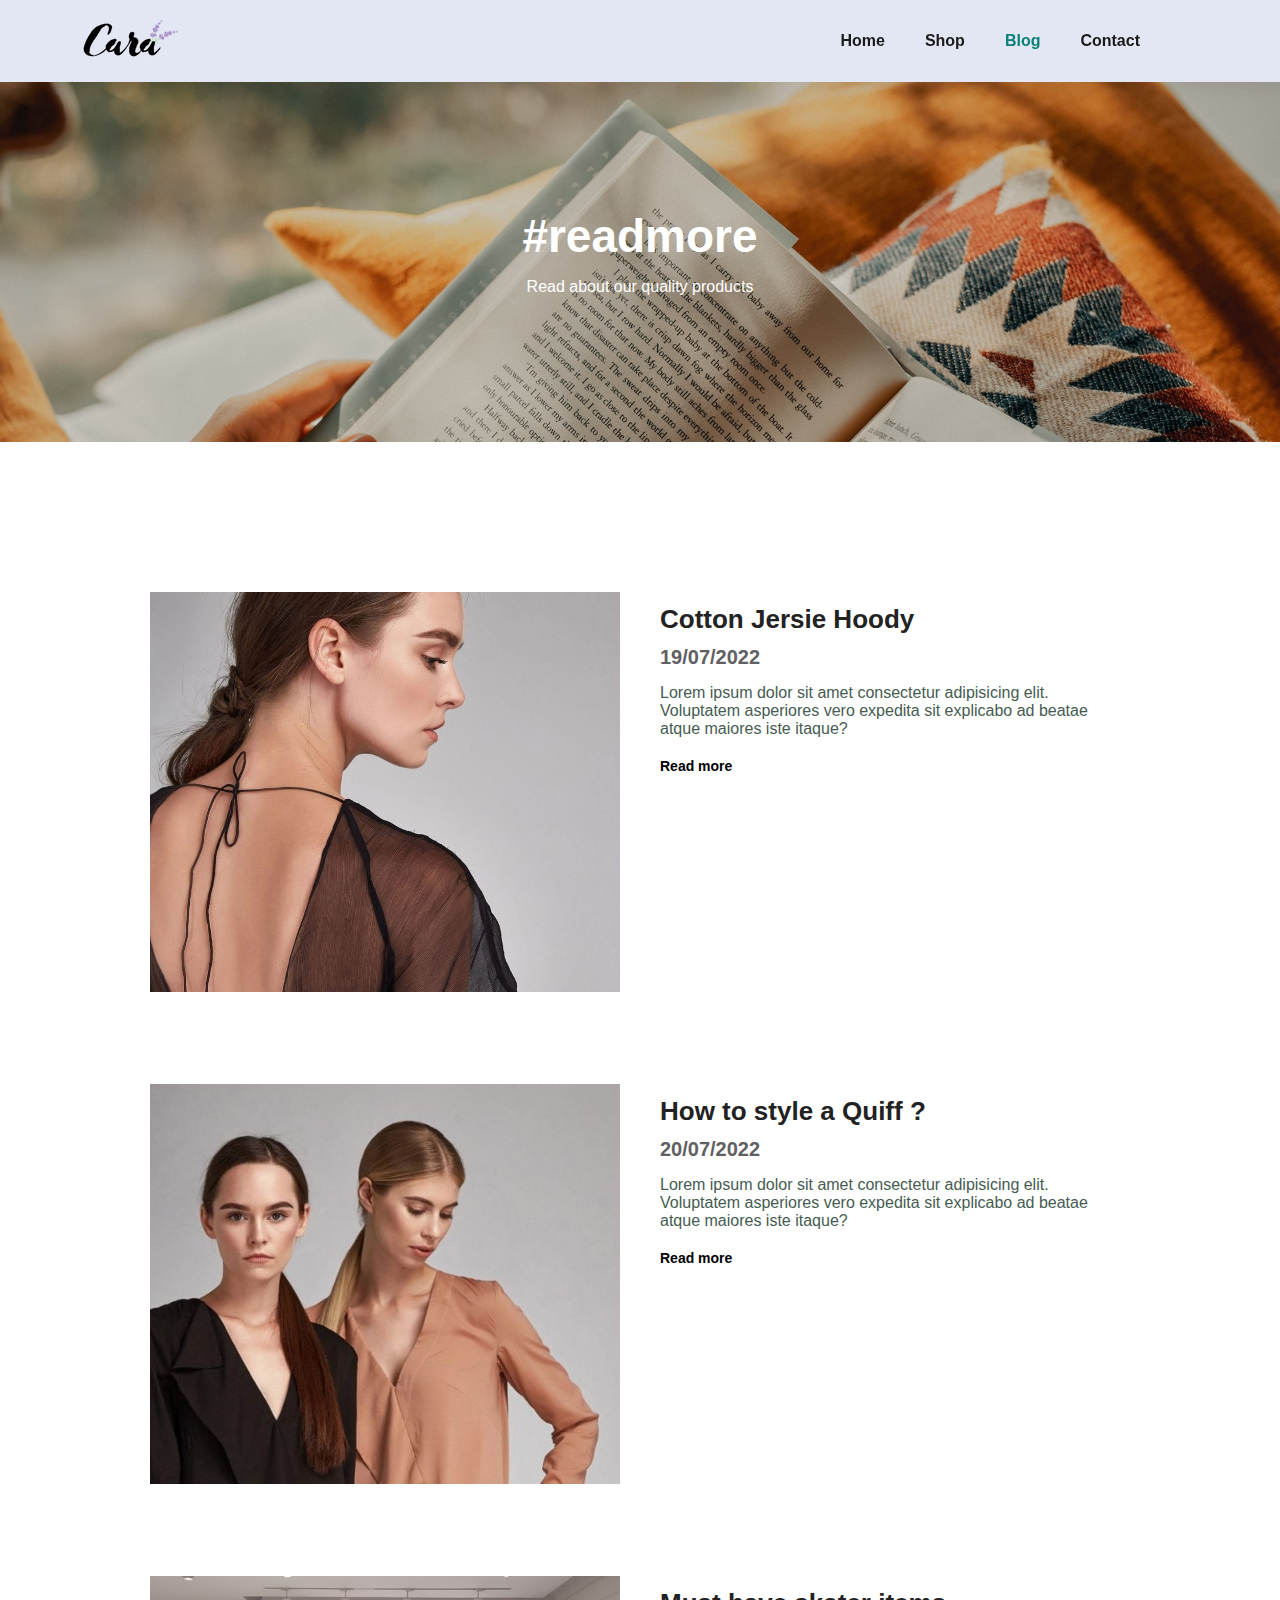
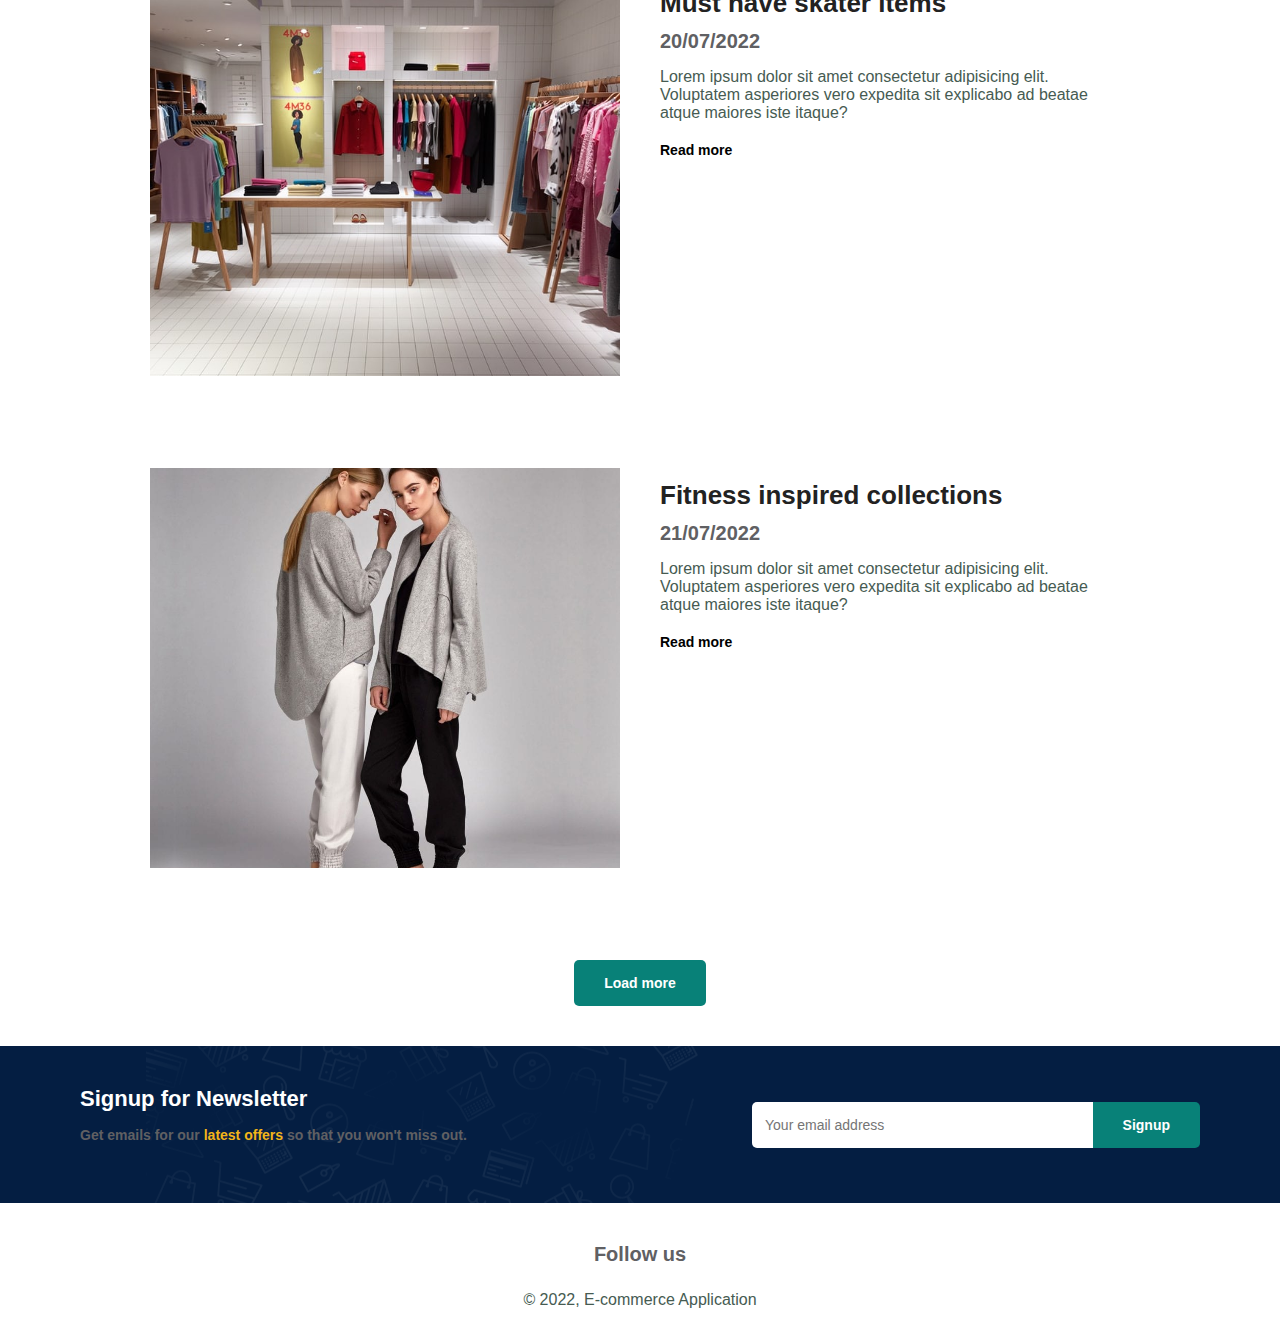
==== blog.html @ 10638c6a "Initial commit" ====
<!DOCTYPE html>
<html lang="en">
  <head>
    <meta charset="UTF-8" />
    <meta name="viewport" content="width=device-width, initial-scale=1.0" />
    <meta http-equiv="X-UA-Compatible" content="ie=edge" />
    <title>E-Commerce</title>
    <link
      rel="stylesheet"
      href="https://cdnjs.cloudflare.com/ajax/libs/font-awesome/6.1.0/css/all.min.css"
      integrity="sha512-10/jx2EXwxxWqCLX/hHth/vu2KY3jCF70dCQB8TSgNjbCVAC/8vai53GfMDrO2Emgwccf2pJqxct9ehpzG+MTw=="
      crossorigin="anonymous"
      referrerpolicy="no-referrer"
    />
    <link rel="stylesheet" href="./css/base.css" />
    <link rel="stylesheet" href="./css/home.css" />
    <link rel="stylesheet" href="./css/blog.css" />
  </head>
  <body>
    <section id="header">
      <a href="#">
        <img src="./images/logo.png" class="logo" alt="logo" />
      </a>

      <div>
        <ul id="navbar">
          <li><a href="index.html">Home</a></li>
          <li><a href="shop.html">Shop</a></li>
          <li><a href="blog.html" class="active">Blog</a></li>
          <li><a href="contact.html">Contact</a></li>
          <li>
            <a href="cart.html"><i class="fa-solid fa-cart-shopping"></i></a>
          </li>
        </ul>
      </div>
    </section>

    <section id="hero-all" class="blog-header">
      <h2>#readmore</h2>
      <p>Read about our quality products</p>
    </section>

    <section id="blog"></section>

    <div class="loadmore">
      <button class="main loadmore-btn">Load more</button>
    </div>

    <section id="newsletter" class="section-p1 section-m1">
      <div class="news-text">
        <h4>Signup for Newsletter</h4>
        <p>
          Get emails for our <span>latest offers</span> so that you won't miss
          out.
        </p>
      </div>
      <div class="form">
        <input type="text" placeholder="Your email address" />
        <button class="main">Signup</button>
      </div>
    </section>

    <footer class="footer">
      <div class="follow">
        <h4>Follow us</h4>
        <div class="icon">
          <i class="fa-brands fa-facebook"></i>
          <i class="fa-brands fa-instagram-square"></i>
          <i class="fa-brands fa-youtube"></i>
          <i class="fa-brands fa-twitter"></i>
        </div>
      </div>
      <div class="copyright">
        <p>&copy; 2022, E-commerce Application</p>
      </div>
    </footer>
    <script src="./js/blog.js"></script>
  </body>
</html>
---- css/base.css ----
@import url("https://fonts.googleapis.com/css2?family=League+Spartan:wght@100;200;300;400;500;600;700;800&display=swap");

* {
  margin: 0;
  padding: 0;
  box-sizing: border-box;
  font-family: "Spartan", sans-serif;
}

:root {
  --color-black: #000;
  --color-grey: #222;
  --color-grey-tint-1: #606063;
  --color-grey-tint-2: #e1e1e1;
  --color-black-shade: #1a1a1a;
  --color-black-shade-1: #041e42;
  --color-green-shade: #465b52;
  --color-green-shade-1: #088178;
  --color-white-shade: #e3e6f3;
  --color-white-shade-1: #cce7d0;
  --color-white-shade-2: #e8f6ea;
  --color-orange: #f3b519;
  --color-orange-shade-1: #ec544e;

  --color-white: #fff;
}

html {
  /* 10px / 16px = 0.625 = 62.5% */
  /* This is the browser font-size settings. Now 1rem = 10px */
  font-size: 62.5%;
}

/*GLOBALS*/
h1 {
  font-size: 5rem;
  line-height: 6.4rem;
  color: var(--color-grey);
}

h2 {
  font-size: 4.6rem;
  line-height: 5.4rem;
  color: var(--color-grey);
}

h4 {
  font-size: 2rem;
  color: var(--color-grey);
}

h6 {
  font-size: 1.2rem;
  font-weight: 700;
}

p {
  font-size: 1.6rem;
  color: var(--color-green-shade);
  margin: 1.5rem 0 2rem 0;
}

.section-p1 {
  padding: 4rem 8rem;
}

.section-m1 {
  margin: 4rem 0;
}

body {
  width: 100%;
}

button.main {
  font-size: 1.4rem;
  font-weight: 600;
  padding: 1.5rem 3rem;
  color: var(--color-black-shade);
  background-color: var(--color-white);
  border-radius: 0.5rem;
  cursor: pointer;
  border: none;
  outline: none;
  transition: 0.2s ease;
}

button.white {
  font-size: 1.3rem;
  font-weight: 600;
  padding: 1.1rem 1.8rem;
  color: var(--color-white);
  background-color: transparent;
  cursor: pointer;
  border: 1px solid var(--color-white);
  outline: none;
  transition: 0.2s ease;
}

#hero-all {
  background-image: url("../images/banner/b1.jpg");
  height: 40vh;
  width: 100%;
  background-size: cover;

  display: flex;
  justify-content: center;
  text-align: center;
  flex-direction: column;
  padding: 1.4rem;
}

#hero-all h2,
#hero-all p {
  color: var(--color-white);
}
---- css/home.css ----
/** HEADER **/
#header {
  display: flex;
  align-items: center;
  justify-content: space-between;
  padding: 2rem 8rem;
  background: var(--color-white-shade);
  box-shadow: 0 0.5rem 1.5rem rgba(0, 0, 0, 0.06);

  /* Sticky Navigation */
  z-index: 999;
  position: sticky;
  top: 0;
  left: 0;
}

#navbar {
  display: flex;
  align-items: center;
  justify-content: center;
}

#navbar li {
  list-style: none;
  padding: 0 2rem;
}

#navbar li a {
  text-decoration: none;
  font-size: 1.6rem;
  font-weight: 600;
  color: var(--color-black-shade);
  transition: 0.3s ease;
}

#navbar li a:hover,
#navbar li a.active {
  color: var(--color-green-shade-1);
}

/** HERO **/
#hero {
  background-image: url("../images/hero4.png");
  height: 90vh;
  width: 100%;
  background-position: top 25% right 0;
  background-size: cover;
  padding: 0 12rem 0 15rem;

  display: flex;
  flex-direction: column;
  align-items: flex-start;
  justify-content: center;
}

#hero h1 {
  color: var(--color-green-shade-1);
}

#hero button {
  padding: 1.4rem 8rem;
  color: var(--color-green-shade-1);
  font-size: 2.4rem;
  border: 0.5rem solid var(--color-green-shade-1);
  background-color: var(--color-white);
  cursor: pointer;
  font-weight: 700;
  transition: 0.5s ease;
}

#hero button:hover {
  color: var(--color-white);
  background-color: var(--color-green-shade-1);
}

/** FEATURED PRODUCTS **/
#featured-products {
  text-align: center;
}

#featured-products .product-container {
  display: flex;
  justify-content: space-between;
  padding-top: 2rem;
  flex-wrap: wrap;
}

#featured-products .product {
  width: 23%;
  min-width: 25rem;
  padding: 1rem 1.2rem;
  border: 1px solid var(--color-white-shade-1);
  border-radius: 2.5rem;
  cursor: pointer;
  box-shadow: 2rem 2rem 3rem rgba(0, 0, 0, 0.02);
  margin: 1.5rem 0;
  transition: 0.2s ease;

  position: relative;
}

#featured-products .product:hover {
  box-shadow: 2rem 2rem 3rem rgba(0, 0, 0, 0.06);
}

#featured-products .product img {
  width: 100%;
  border-radius: 2rem;
}

#featured-products .product .description {
  text-align: start;
  padding: 1rem 0;
}

#featured-products .product .description span {
  color: var(--color-grey-tint-1);
  font-size: 1.2rem;
}

#featured-products .product .description h5 {
  padding-top: 0.7rem;
  color: var(--color-black-shade);
  font-size: 1.4rem;
}

#featured-products .product .description i {
  font-size: 1.2rem;
  color: var(--color-orange);
}

#featured-products .product .description h4 {
  padding-top: 0.7rem;
  font-size: 1.5rem;
  font-weight: 700;
  color: var(--color-green-shade-1);
}

#featured-products .product .cart {
  font-size: 2.4rem;
  color: var(--color-green-shade-1);

  position: absolute;
  bottom: 3.4rem;
  right: 2.4rem;
}

/*BANNER*/
#banner {
  display: flex;
  justify-content: space-between;
  flex-wrap: wrap;
}

#banner .banner-box {
  display: flex;
  flex-direction: column;
  justify-content: center;
  align-items: flex-start;
  min-width: 64rem;
  height: 50vh;

  background-size: cover;
  background-position: center;

  padding: 3rem;
}

#banner .banner-box-1 {
  background-image: url("../images/banner/b17.jpg");
}

#banner .banner-box-2 {
  background-image: url("../images/banner/b10.jpg");
}

#banner h4 {
  color: var(--color-white);
  font-size: 2rem;
  font-weight: 300;
}

#banner h2 {
  color: var(--color-white);
  font-size: 2.8rem;
  font-weight: 800;
}

#banner span {
  color: var(--color-white);
  font-size: 1.4rem;
  font-weight: 500;
  padding-bottom: 1.5rem;
}

#banner .banner-box:hover button {
  background-color: var(--color-green-shade-1);
  border: 1px solid var(--color-green-shade-1);
}

#banner-sm {
  display: flex;
  justify-content: space-between;
  flex-wrap: wrap;
  padding: 0 8rem;
}

#banner-sm .banner-box {
  display: flex;
  flex-direction: column;
  justify-content: center;
  align-items: flex-start;
  min-width: 30%;
  height: 30vh;

  background-size: cover;
  background-position: center;

  padding: 3rem;
  margin-bottom: 2rem;
}

#banner-sm .banner-box-1 {
  background-image: url("../images/banner/b7.jpg");
}

#banner-sm .banner-box-2 {
  background-image: url("../images/banner/b4.jpg");
}

#banner-sm .banner-box-3 {
  background-image: url("../images/banner/b18.jpg");
}

#banner-sm .banner-box h2 {
  color: var(--color-white);
  font-weight: 800;
  font-size: 2.2rem;
}

#banner-sm .banner-box h3 {
  color: var(--color-white);
  font-weight: 800;
  font-size: 1.5rem;
  color: var(--color-orange-shade-1);
}

/*NEWSLETTER*/
#newsletter {
  display: flex;
  justify-content: space-between;
  align-items: center;
  flex-wrap: wrap;
  background-image: url("../images/banner/b14.png");
  background-repeat: no-repeat;
  background-position: 20% 30%;
  background-color: var(--color-black-shade-1);
}

#newsletter h4 {
  font-size: 2.2rem;
  font-weight: 700;
  color: var(--color-white);
}

#newsletter p {
  font-size: 1.4rem;
  font-weight: 600;
  color: var(--color-grey-tint-1);
}

#newsletter p span {
  color: var(--color-orange);
}

#newsletter .form {
  display: flex;
  width: 40%;
}

#newsletter input {
  height: 4.6rem;
  padding: 0 1.2rem;
  width: 100%;
  font-size: 1.4rem;
  border: 1px solid transparent;
  border-radius: 0.5rem;
  outline: none;
  border-top-right-radius: 0;
  border-bottom-right-radius: 0;
}

#newsletter button {
  background-color: var(--color-green-shade-1);
  color: var(--color-white);

  border-top-left-radius: 0;
  border-bottom-left-radius: 0;
}

/*FOOTER*/
.footer {
  display: flex;
  flex-direction: column;
  align-items: center;
}

.footer .follow h4 {
  color: var(--color-grey-tint-1);
  margin-bottom: 1rem;
}

.footer .follow .icon {
  display: flex;
  font-size: 2rem;
  justify-content: space-between;
}
---- css/blog.css ----
#hero-all.blog-header {
  background-image: url("../images/banner/b19.jpg");
}

#blog {
  padding: 15rem 15rem 0 15rem;
}

#blog .blog-box {
  display: flex;
  width: 100%;
  padding-bottom: 9rem;
}

#blog .blog-image {
  width: 50%;
  margin-right: 4rem;
}

#blog img {
  width: 100%;
  height: 40rem;
  object-fit: cover;
}

#blog .blog-details {
  width: 50%;
}

#blog .blog-details h2 {
  font-size: 2.6rem;
}

#blog .blog-details h4 {
  font-size: 2rem;
  color: var(--color-grey-tint-1);
}

#blog .blog-details a {
  text-decoration: none;
  font-size: 1.4rem;
  font-weight: 700;
  color: var(--color-black);
  transition: 0.4s ease;
}

#blog .blog-details a:hover {
  color: var(--color-green-shade-1);
}

.long-text {
  display: none;
}

.loadmore {
  text-align: center;
}

.loadmore .loadmore-btn {
  background-color: var(--color-green-shade-1);
  color: var(--color-white);
}
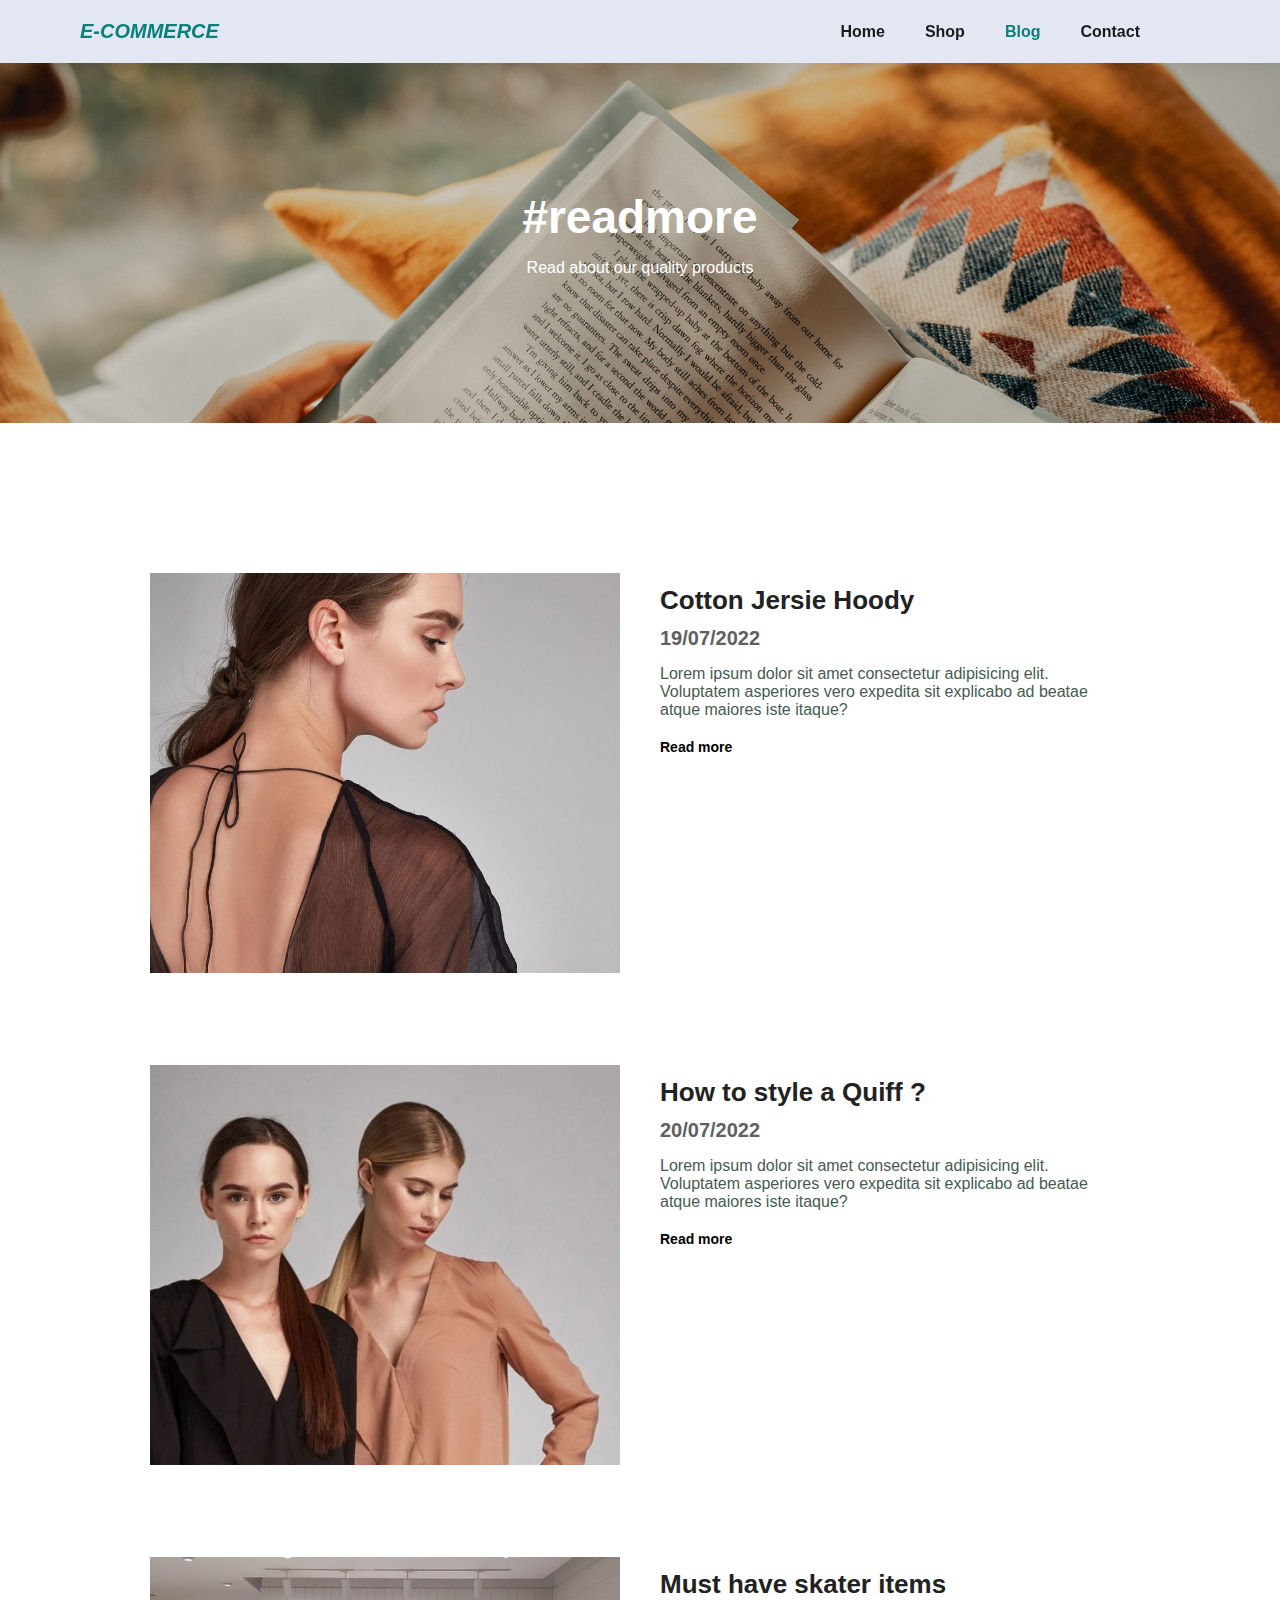
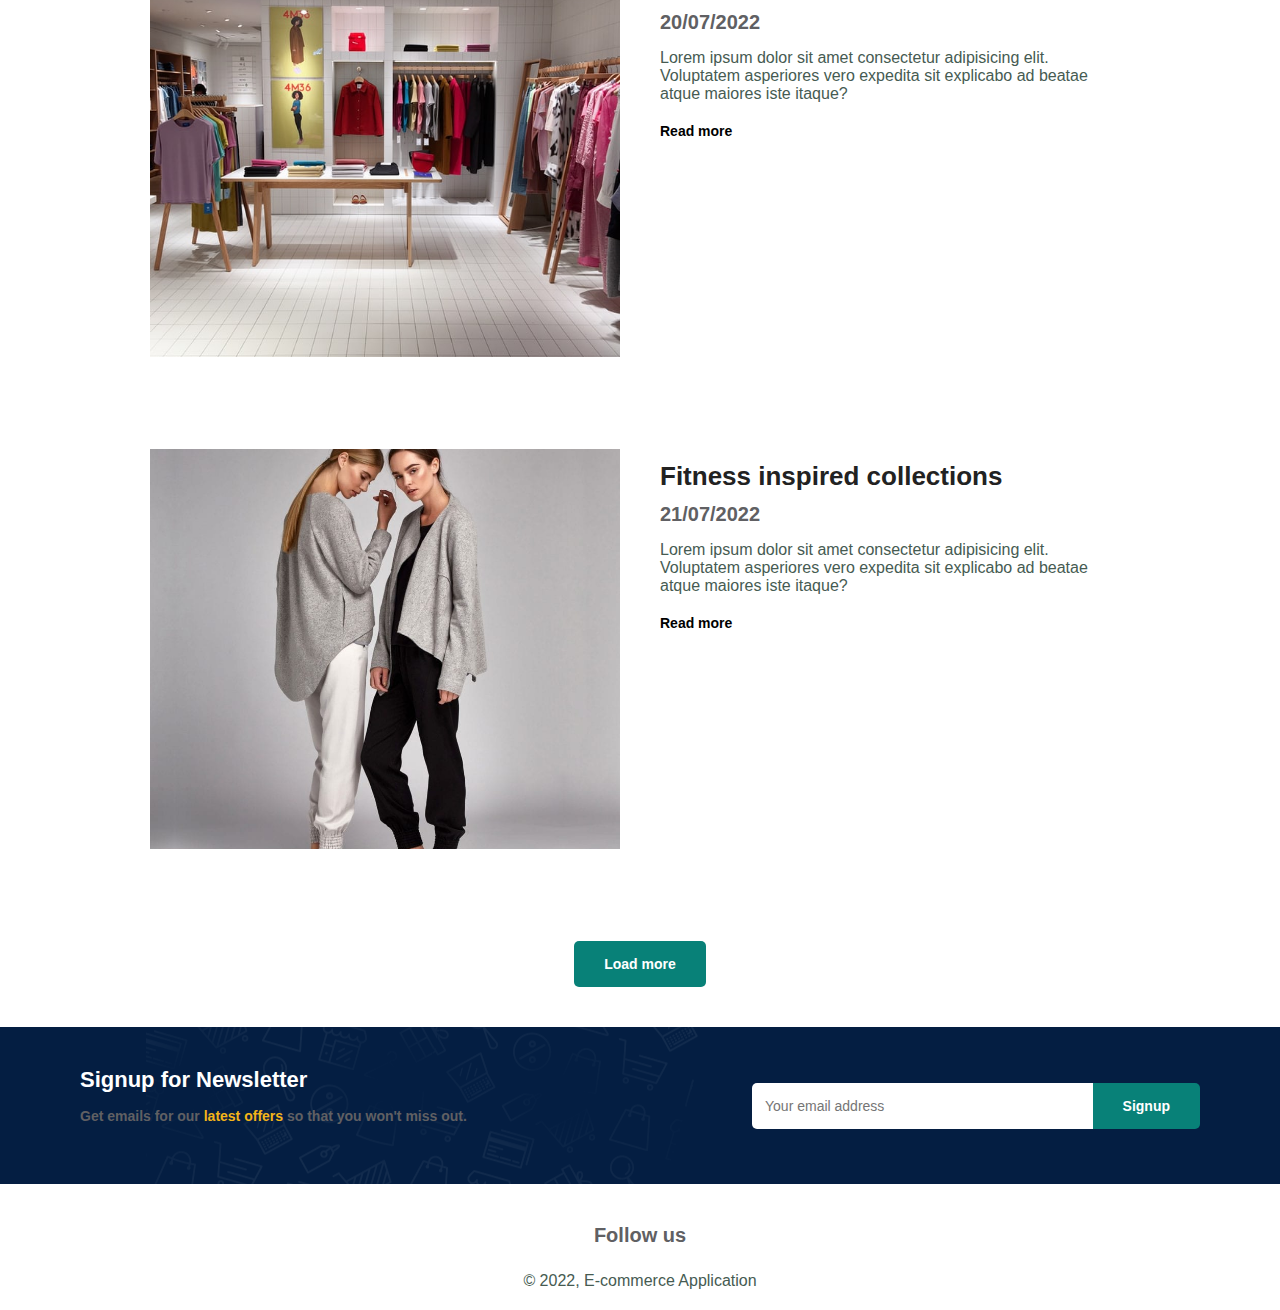
==== commit 84c981ee: "updated" ====
--- a/blog.html
+++ b/blog.html
@@ -18,9 +18,7 @@
   </head>
   <body>
     <section id="header">
-      <a href="#">
-        <img src="./images/logo.png" class="logo" alt="logo" />
-      </a>
+      <a href="index.html" class="logo"> E-COMMERCE </a>
 
       <div>
         <ul id="navbar">
--- a/css/home.css
+++ b/css/home.css
@@ -12,6 +12,14 @@
   position: sticky;
   top: 0;
   left: 0;
+}
+
+#header .logo {
+  text-decoration: none;
+  font-size: 2rem;
+  color: var(--color-green-shade-1);
+  font-weight: 600;
+  font-style: italic;
 }
 
 #navbar {
@@ -80,7 +88,8 @@
 
 #featured-products .product-container {
   display: flex;
-  justify-content: space-between;
+  /* justify-content: space-between; */
+  gap: 2rem;
   padding-top: 2rem;
   flex-wrap: wrap;
 }
@@ -145,6 +154,12 @@
   right: 2.4rem;
 }
 
+#featured-products .shop-btn {
+  background-color: var(--color-green-shade-1);
+  color: var(--color-white);
+  margin-top: 2rem;
+}
+
 /*BANNER*/
 #banner {
   display: flex;
